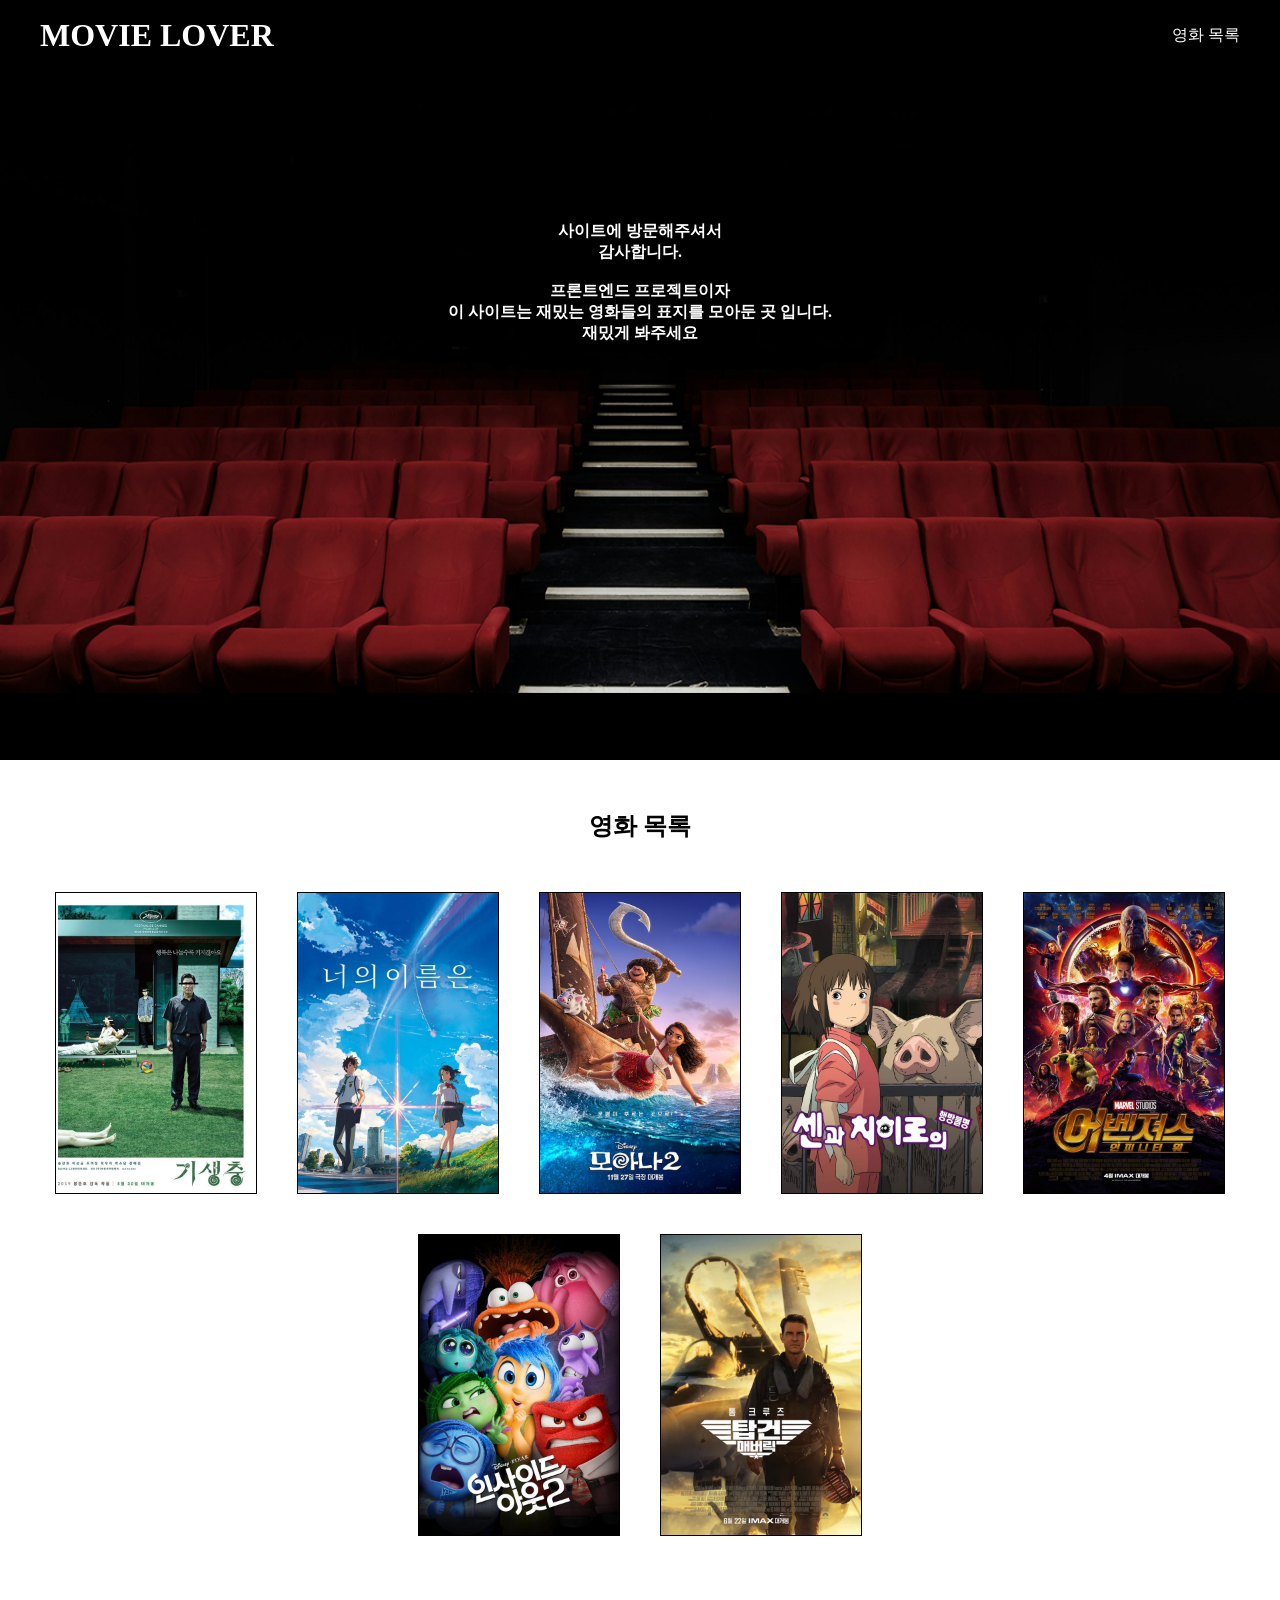
==== src/MovieLoverMain.html @ 363da101 "refactor: 닫기 버튼 html js 분리" ====
<!DOCTYPE html>
<html lang="en">
<head>
    <meta charset="UTF-8">
    <title>MovieLover</title>
    <link rel="stylesheet" href="style.css">
</head>
<body>
<div class="top-nav">
    <div class="nav-item">
        <h1>MOVIE LOVER</h1>
    </div>
    <div class="nav-item moveList">
        <p>영화 목록</p>
    </div>
</div>
<div class="main-introduction">
    <h4>
        사이트에 방문해주셔서<br>
        감사합니다.<br><br>
        프론트엔드 프로젝트이자<br>
        이 사이트는 재밌는 영화들의 표지를 모아둔 곳 입니다.<br>
        재밌게 봐주세요
    </h4>
</div>
<div class="movie-container">
    <h2 class="movie-introduction">
        영화 목록
    </h2>
    <div class="movie-list">
    </div>
</div>
<div class="popup-container">
    <div class="close-button"></div>
    <img class="popup-box" src="" alt="팝업 이미지">
</div>
<script src="MovieLover.js"></script>
</body>
</html>
---- src/style.css ----
body{
    background-image: url("../img/cinema.png");
    background-size: 100%;
    background-attachment: fixed;
    background-repeat: no-repeat;
    background-color: black;
    margin: 0;
}
.top-nav{
    position: fixed;
    top: 0;
    width: 100%;
    display: flex;
    align-items: center;
    justify-content: space-between;
    height: 70px;
    background-color: transparent;
    transition: background-color 0.5s;
    color: white;
}
.nav-item{
    margin: 20px 40px;
}
.moveList{
    cursor: pointer;
}
.moveList:hover{
    transform: scale(1.1);
    transition: 1s;
}
.main-introduction{
    color: white;
    display: flex;
    justify-content: center;
    text-align: center;
    margin-top: 200px;
    height: 160px;
    transition: margin 0.5s;
}
.movie-introduction{
    display: flex;
    justify-content: center;
    text-align: center;
    margin-bottom: 50px;
}
.movie-container{
    margin-top: 400px;
    background-color: white;
    height: auto;
    padding: 30px 0;
    transition: margin 0.5s;
}
.movie-list{
    display: flex;
    justify-content: center;
    flex-wrap: wrap;
}
.movie-box{
    width: 200px;
    height: 300px;
    border: 1px solid;
    margin: 0 20px 40px;
}
.popup-container{
    display: none;
    position: fixed;
    top: 0;
    left: 0;
    justify-content: center;
    align-items: center;
    width: 100%;
    height: 100%;
    background-color:rgba(0, 0, 0, 0.5);
}
.popup-box{
    width: auto;
    height: 90%;
}
.close-button{
    position: absolute;
    top: 50px;
    right: 35px;
    font-size: 50px;
    cursor: pointer;
}
.close-button:after{
    content: "\00d7";
}
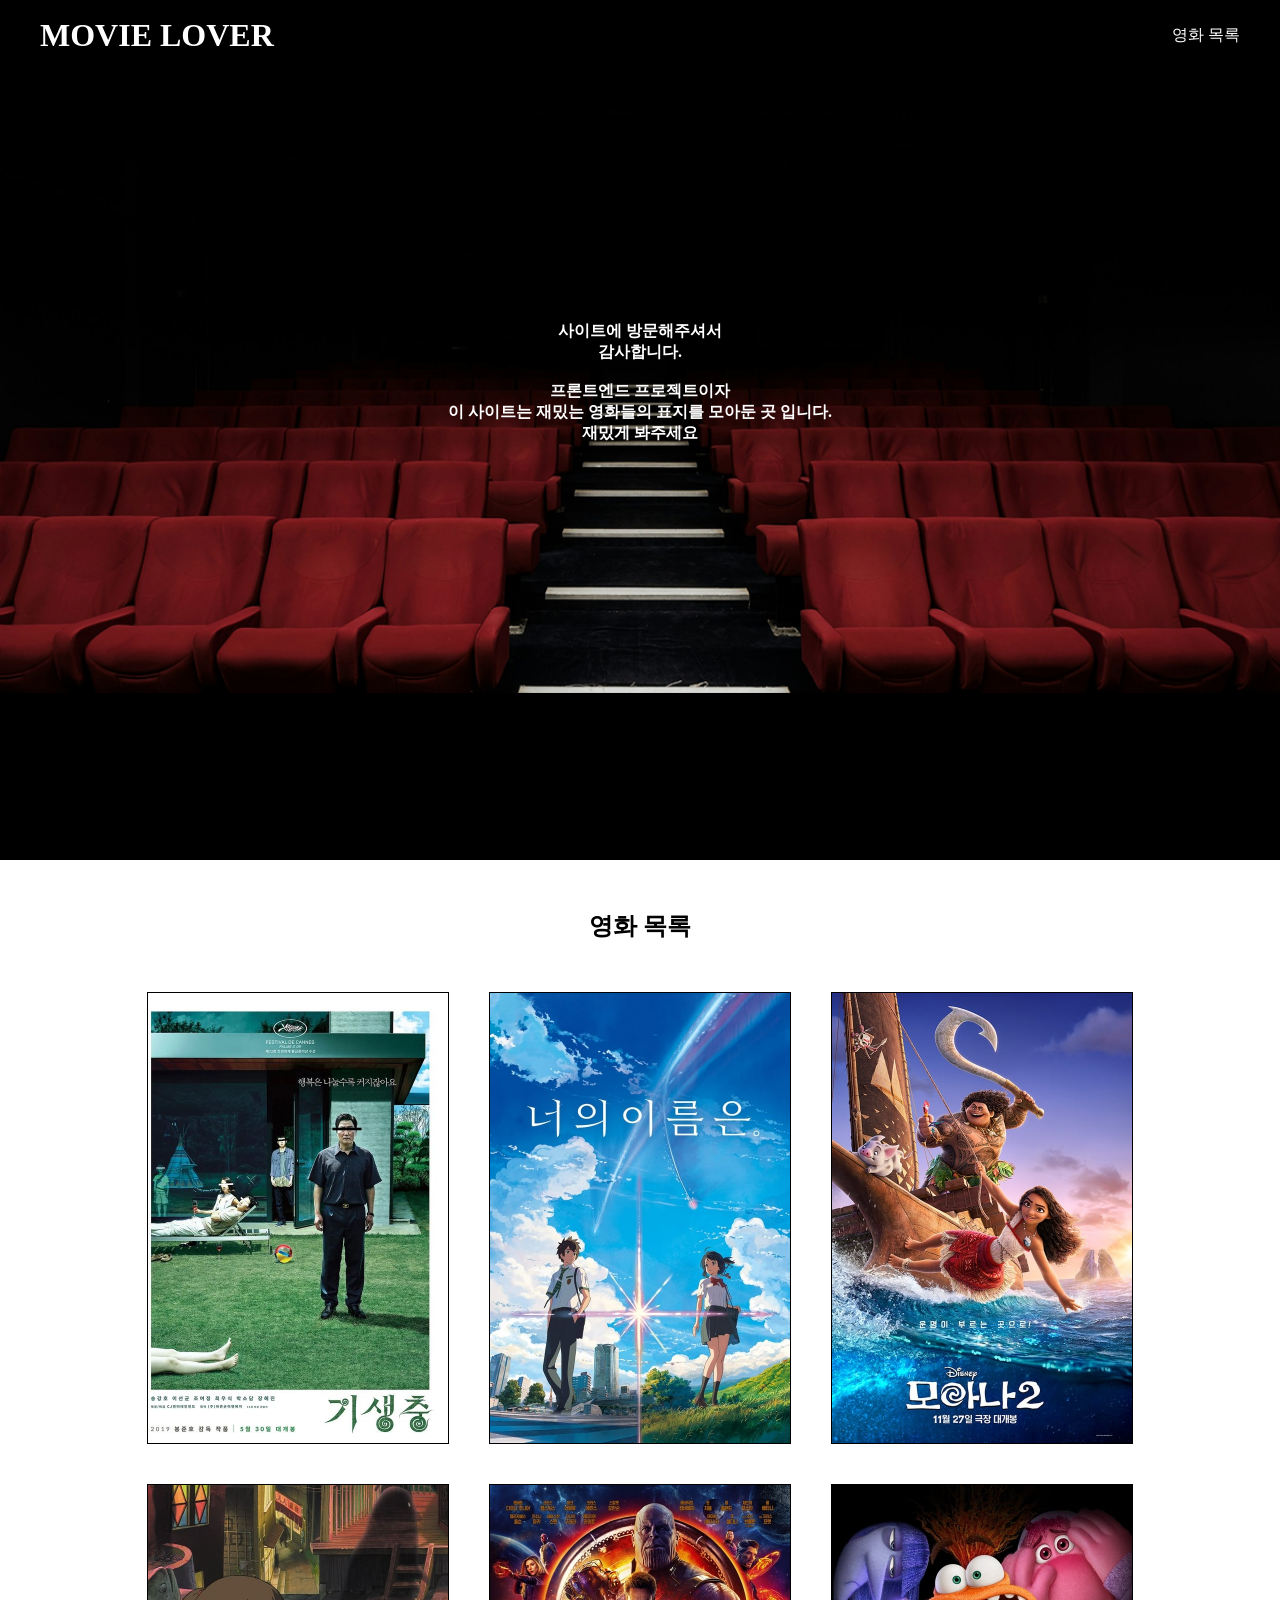
==== commit d3b14b12: "refactor: html 시멘틱 태그 적용 - html 내에 header, main, article, section, aside 사용 - js 내에 createElement를 f" ====
--- a/src/MovieLoverMain.html
+++ b/src/MovieLoverMain.html
@@ -6,34 +6,36 @@
     <link rel="stylesheet" href="style.css">
 </head>
 <body>
-<div class="top-nav">
+<header class="top-nav">
     <div class="nav-item">
         <h1>MOVIE LOVER</h1>
     </div>
     <div class="nav-item moveList">
         <p>영화 목록</p>
     </div>
-</div>
-<div class="main-introduction">
-    <h4>
-        사이트에 방문해주셔서<br>
-        감사합니다.<br><br>
-        프론트엔드 프로젝트이자<br>
-        이 사이트는 재밌는 영화들의 표지를 모아둔 곳 입니다.<br>
-        재밌게 봐주세요
-    </h4>
-</div>
-<div class="movie-container">
-    <h2 class="movie-introduction">
-        영화 목록
-    </h2>
-    <div class="movie-list">
-    </div>
-</div>
-<div class="popup-container">
+</header>
+<main>
+    <article class="main-introduction">
+        <h4>
+            사이트에 방문해주셔서<br>
+            감사합니다.<br><br>
+            프론트엔드 프로젝트이자<br>
+            이 사이트는 재밌는 영화들의 표지를 모아둔 곳 입니다.<br>
+            재밌게 봐주세요
+        </h4>
+    </article>
+    <article class="movie-container">
+        <h2 class="movie-introduction">
+            영화 목록
+        </h2>
+        <section class="movie-list">
+        </section>
+    </article>
+</main>
+<aside class="popup-container">
     <div class="close-button"></div>
     <img class="popup-box" src="" alt="팝업 이미지">
-</div>
+</aside>
 <script src="MovieLover.js"></script>
 </body>
 </html>
--- a/src/style.css
+++ b/src/style.css
@@ -1,4 +1,4 @@
-body{
+body {
     background-image: url("../img/cinema.png");
     background-size: 100%;
     background-attachment: fixed;
@@ -6,7 +6,8 @@
     background-color: black;
     margin: 0;
 }
-.top-nav{
+
+.top-nav {
     position: fixed;
     top: 0;
     width: 100%;
@@ -18,17 +19,21 @@
     transition: background-color 0.5s;
     color: white;
 }
-.nav-item{
+
+.nav-item {
     margin: 20px 40px;
 }
-.moveList{
+
+.moveList {
     cursor: pointer;
 }
-.moveList:hover{
+
+.moveList:hover {
     transform: scale(1.1);
     transition: 1s;
 }
-.main-introduction{
+
+.main-introduction {
     color: white;
     display: flex;
     justify-content: center;
@@ -37,31 +42,36 @@
     height: 160px;
     transition: margin 0.5s;
 }
-.movie-introduction{
+
+.movie-introduction {
     display: flex;
     justify-content: center;
     text-align: center;
     margin-bottom: 50px;
 }
-.movie-container{
+
+.movie-container {
     margin-top: 400px;
     background-color: white;
     height: auto;
     padding: 30px 0;
     transition: margin 0.5s;
 }
-.movie-list{
+
+.movie-list {
     display: flex;
     justify-content: center;
     flex-wrap: wrap;
 }
-.movie-box{
+
+.movie-box {
     width: 200px;
     height: 300px;
     border: 1px solid;
     margin: 0 20px 40px;
 }
-.popup-container{
+
+.popup-container {
     display: none;
     position: fixed;
     top: 0;
@@ -70,19 +80,22 @@
     align-items: center;
     width: 100%;
     height: 100%;
-    background-color:rgba(0, 0, 0, 0.5);
+    background-color: rgba(0, 0, 0, 0.5);
 }
-.popup-box{
+
+.popup-box {
     width: auto;
     height: 90%;
 }
-.close-button{
+
+.close-button {
     position: absolute;
     top: 50px;
     right: 35px;
     font-size: 50px;
     cursor: pointer;
 }
-.close-button:after{
+
+.close-button:after {
     content: "\00d7";
 }
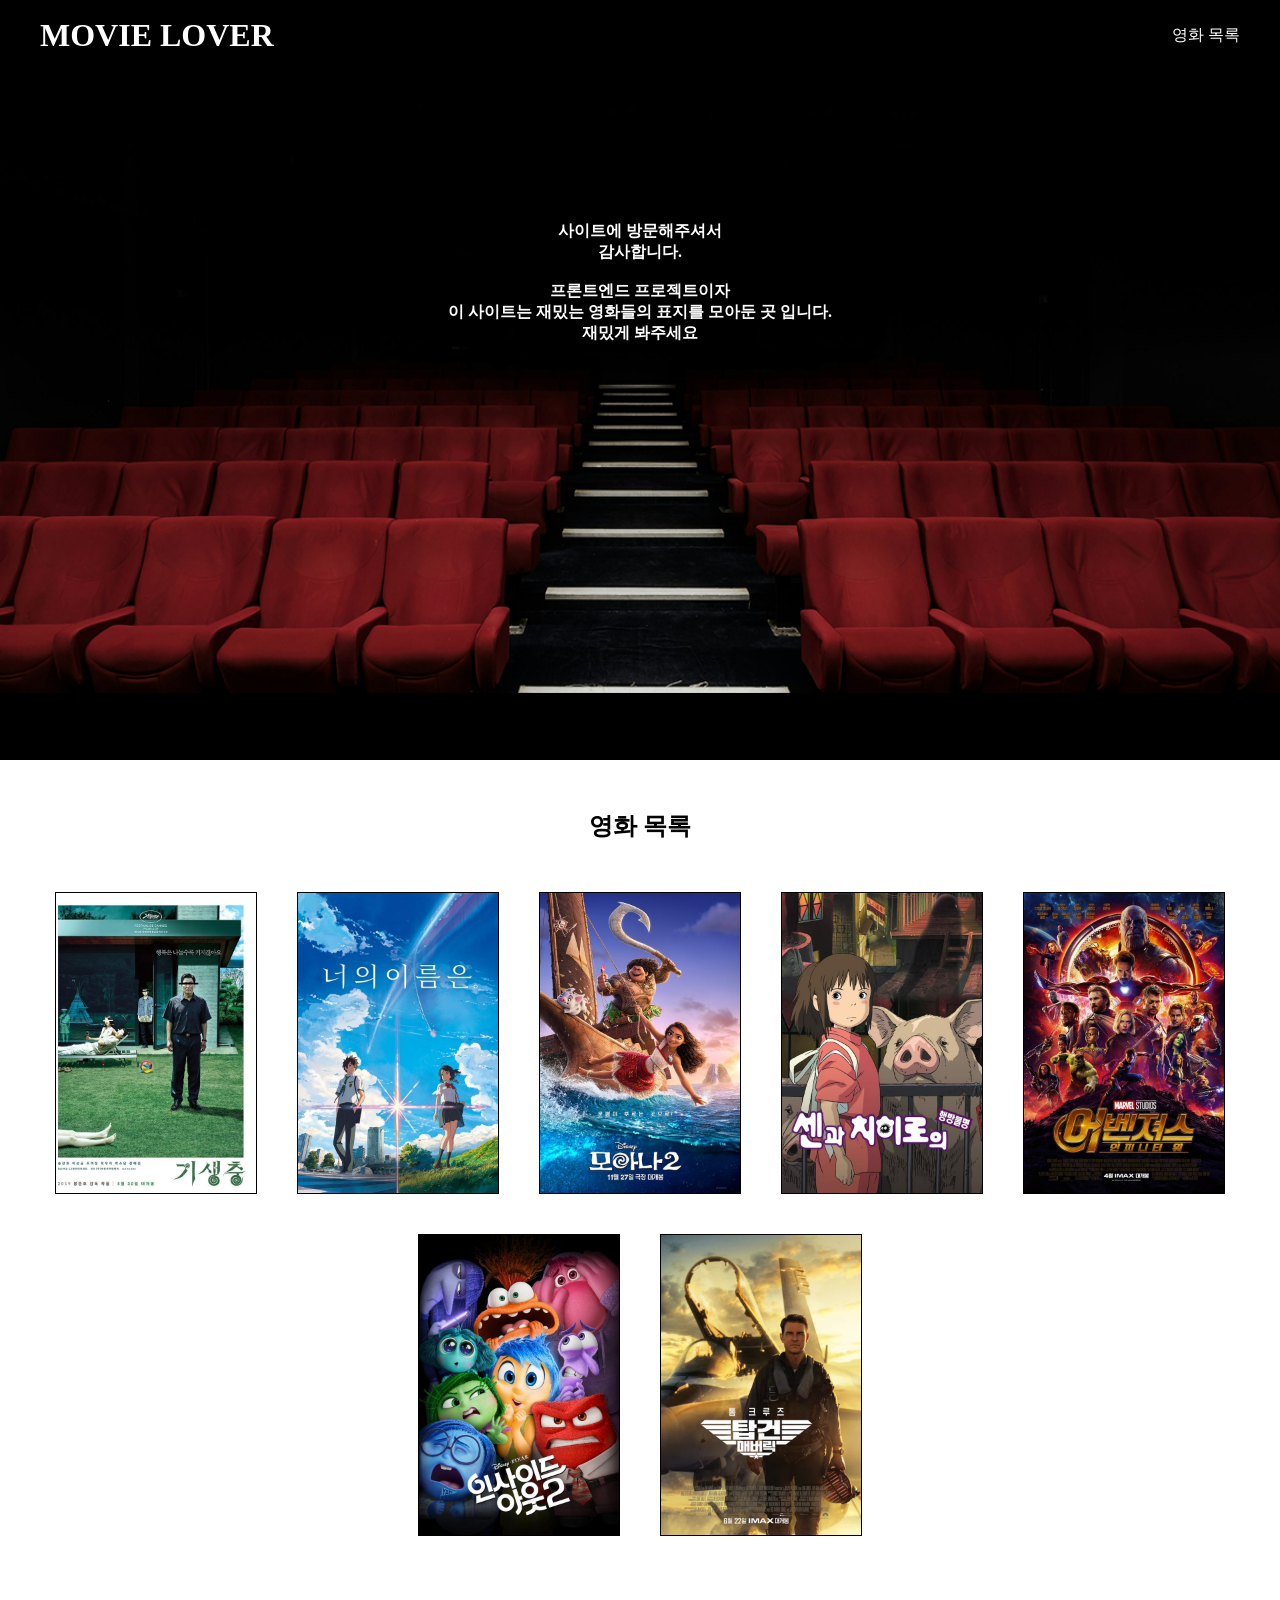
==== commit 6329e242: "feat: 로고 클릭 시 최상단 이동" ====
--- a/src/MovieLoverMain.html
+++ b/src/MovieLoverMain.html
@@ -7,7 +7,7 @@
 </head>
 <body>
 <header class="top-nav">
-    <div class="nav-item">
+    <div class="nav-item moveTop">
         <h1>MOVIE LOVER</h1>
     </div>
     <div class="nav-item moveList">
--- a/src/style.css
+++ b/src/style.css
@@ -24,7 +24,7 @@
     margin: 20px 40px;
 }
 
-.moveList {
+.moveList, .moveTop {
     cursor: pointer;
 }
 
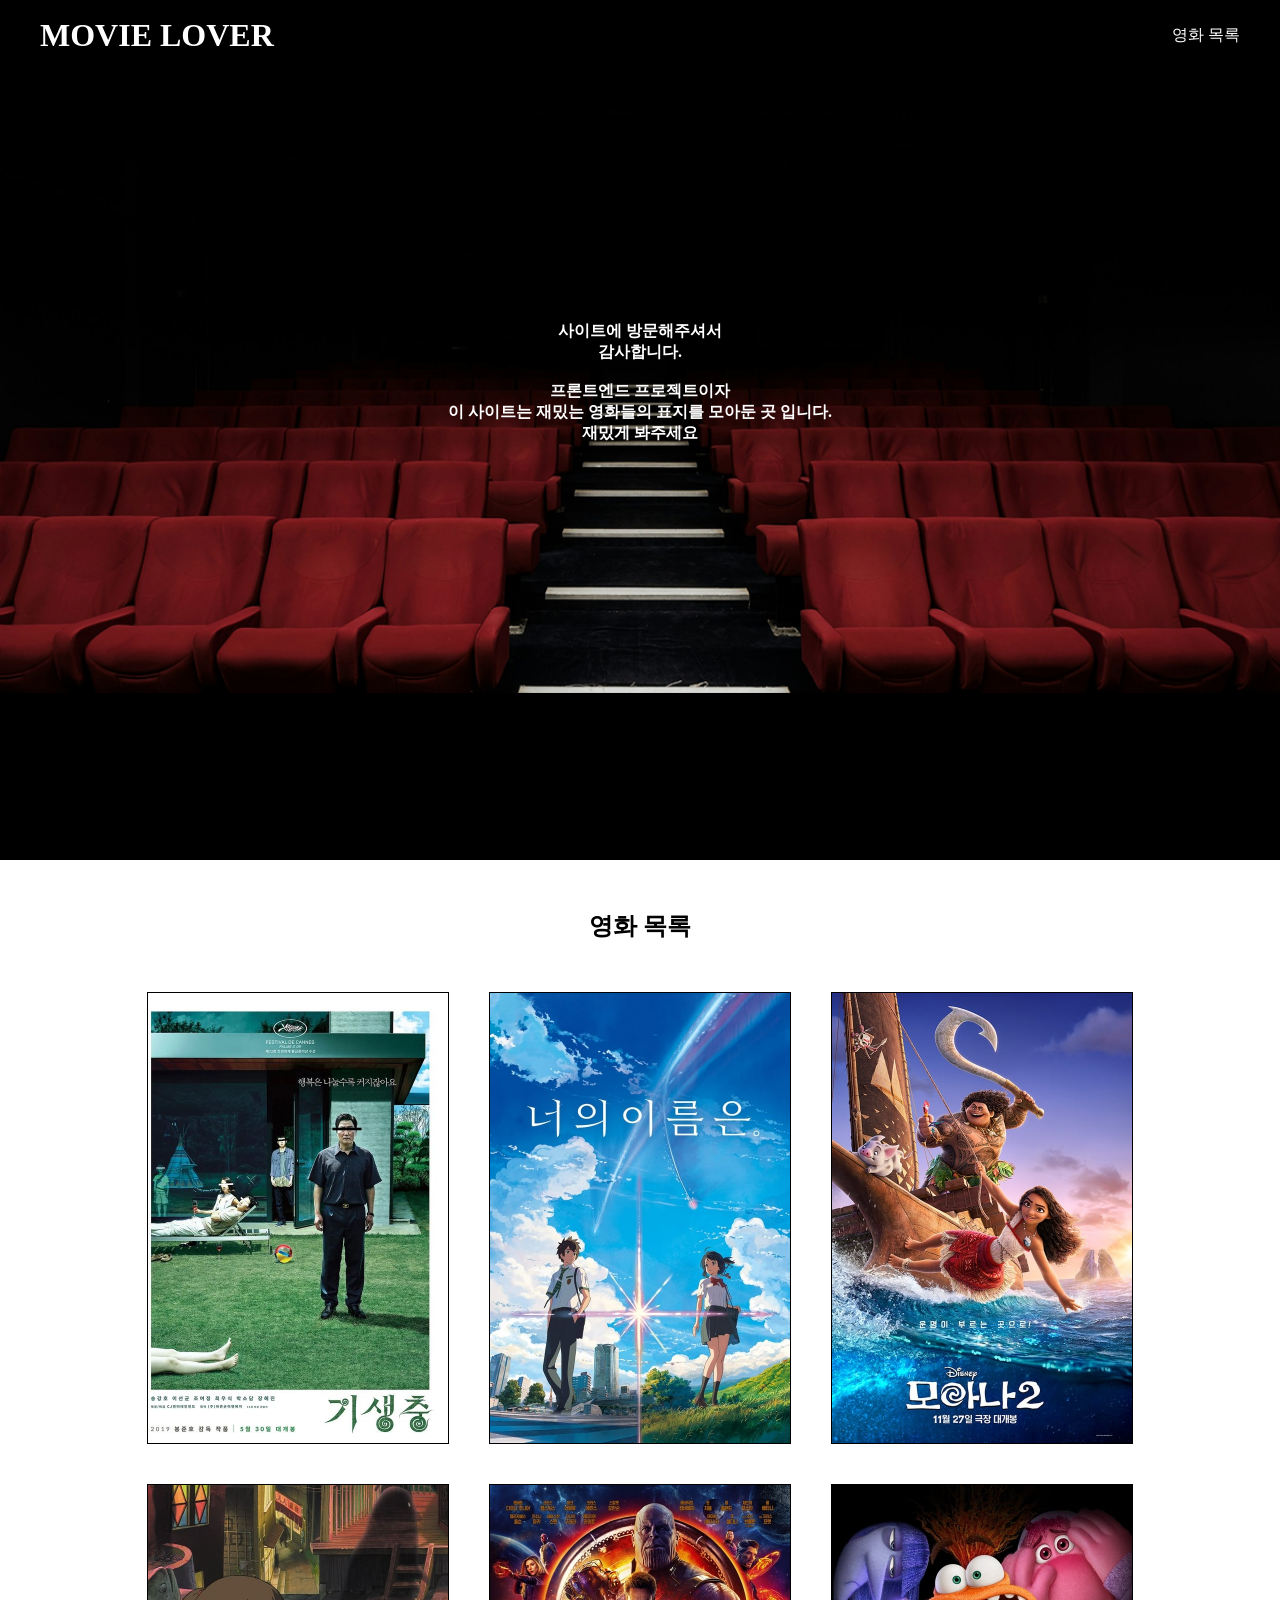
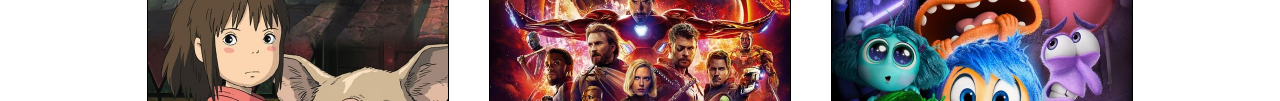
==== commit 76416483: "feat: footer 추가, footer 깃허브 링크 추가 및 새창에서 열림" ====
--- a/src/MovieLoverMain.html
+++ b/src/MovieLoverMain.html
@@ -36,6 +36,14 @@
     <div class="close-button"></div>
     <img class="popup-box" src="" alt="팝업 이미지">
 </aside>
+<footer>
+    <article class="foot">
+        <p class="foot-content">
+            깃허브 주소<br>
+            https://github.com/J1sooo/MovieLover
+        </p>
+    </article>
+</footer>
 <script src="MovieLover.js"></script>
 </body>
 </html>
--- a/src/style.css
+++ b/src/style.css
@@ -24,7 +24,7 @@
     margin: 20px 40px;
 }
 
-.moveList, .moveTop {
+.moveList, .moveTop, .foot-content {
     cursor: pointer;
 }
 
@@ -93,9 +93,27 @@
     top: 50px;
     right: 35px;
     font-size: 50px;
+    color: white;
     cursor: pointer;
 }
 
 .close-button:after {
     content: "\00d7";
+}
+
+.foot {
+    padding: 30px 0;
+    background-color: #f4f4f4;
+    border-top: 1px solid #dddddd;
+    display: flex;
+    justify-content: center;
+}
+
+.foot-content {
+    margin-top: 0;
+    margin-bottom: 0;
+    width: max-content;
+    color: #555;
+    font-size: small;
+    text-align: center;
 }
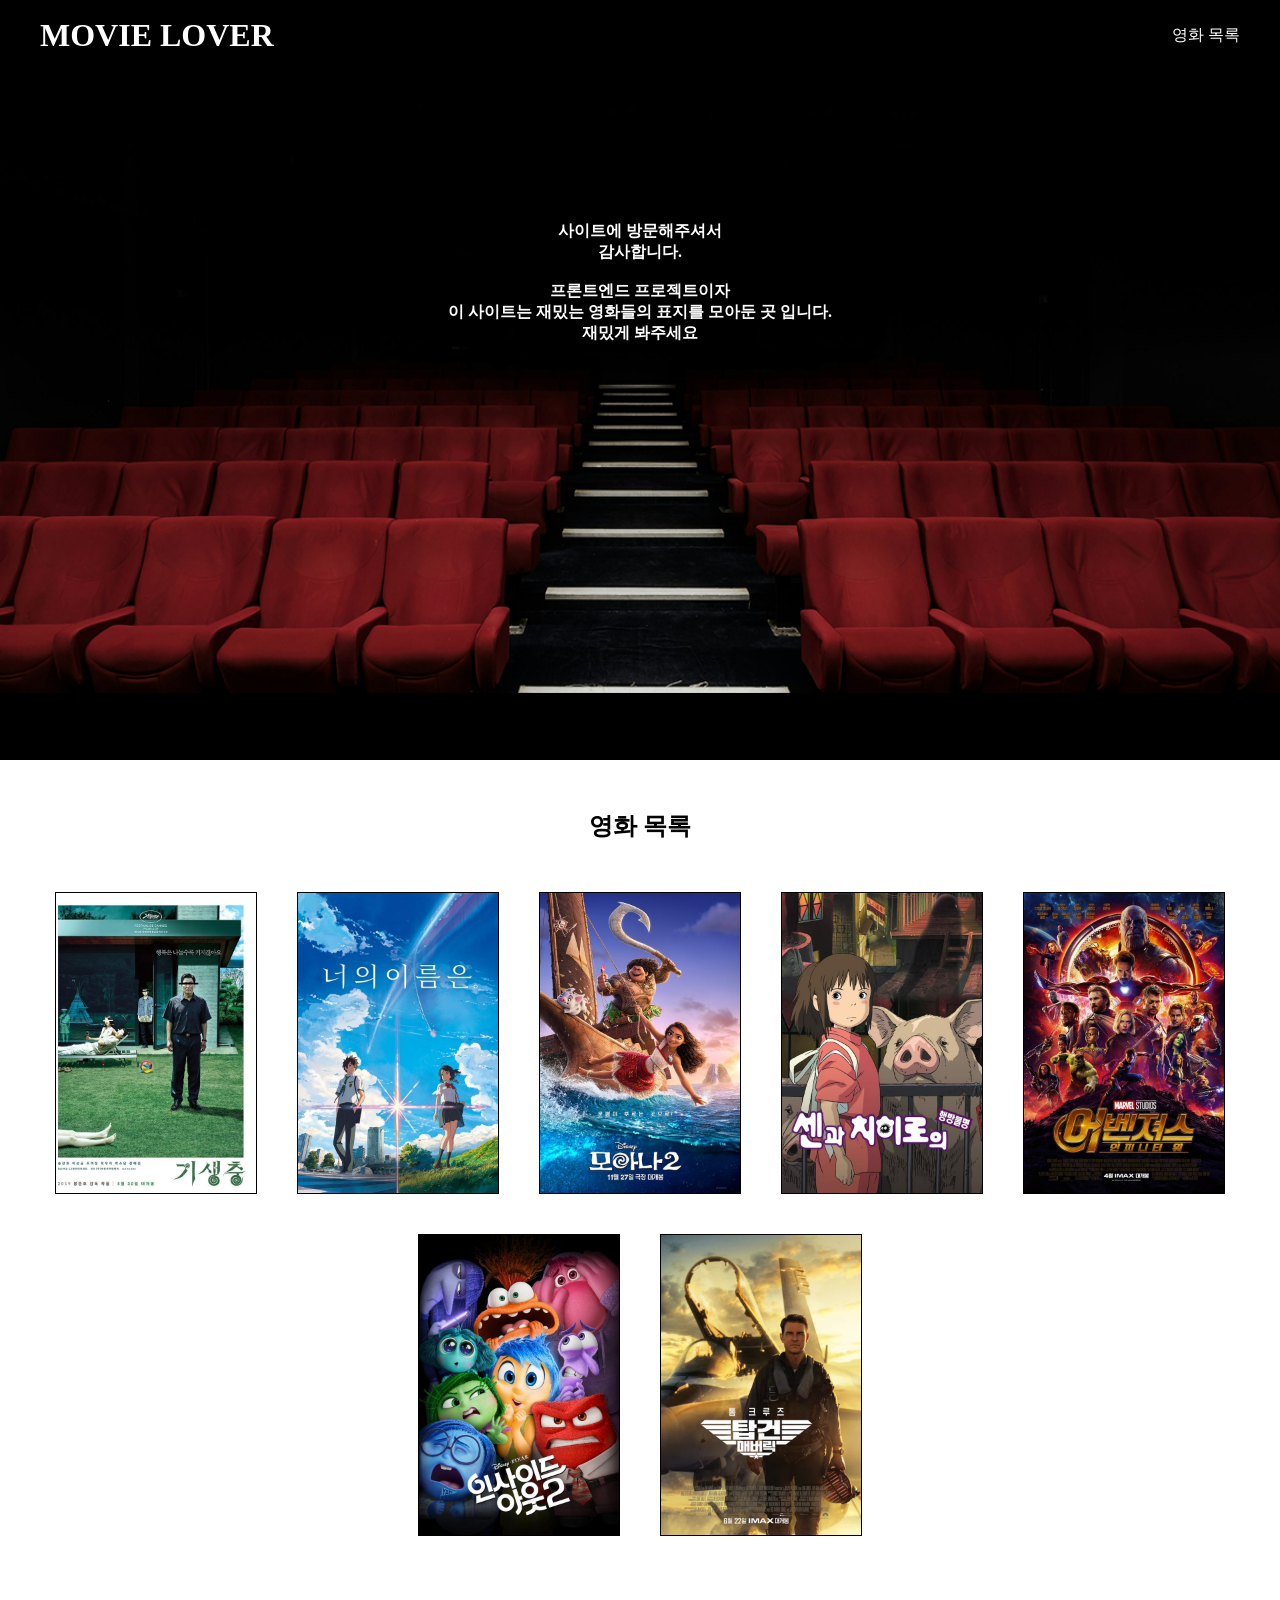
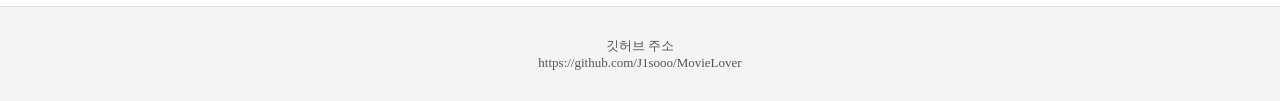
==== commit 6adccf63: "feat: 팝업 창 이미지 화살표 클릭 시, 화살표 키다운 시 변경" ====
--- a/src/MovieLoverMain.html
+++ b/src/MovieLoverMain.html
@@ -34,6 +34,10 @@
 </main>
 <aside class="popup-container">
     <div class="close-button"></div>
+    <div class="move-img">
+        <div class="arrow-left"></div>
+        <div class="arrow-right"></div>
+    </div>
     <img class="popup-box" src="" alt="팝업 이미지">
 </aside>
 <footer>
--- a/src/style.css
+++ b/src/style.css
@@ -24,7 +24,7 @@
     margin: 20px 40px;
 }
 
-.moveList, .moveTop, .foot-content {
+.moveList, .moveTop, .foot-content, .arrow-left, .arrow-right {
     cursor: pointer;
 }
 
@@ -101,6 +101,29 @@
     content: "\00d7";
 }
 
+.move-img {
+    position: absolute;
+    width: 90%;
+    display: flex;
+    justify-content: space-between;
+}
+
+.arrow-left {
+    width: 30px;
+    height: 30px;
+    border-left: 5px solid white;
+    border-bottom: 5px solid white;
+    transform: rotate(45deg);
+}
+
+.arrow-right {
+    width: 30px;
+    height: 30px;
+    border-left: 5px solid white;
+    border-bottom: 5px solid white;
+    transform: rotate(-135deg);
+}
+
 .foot {
     padding: 30px 0;
     background-color: #f4f4f4;
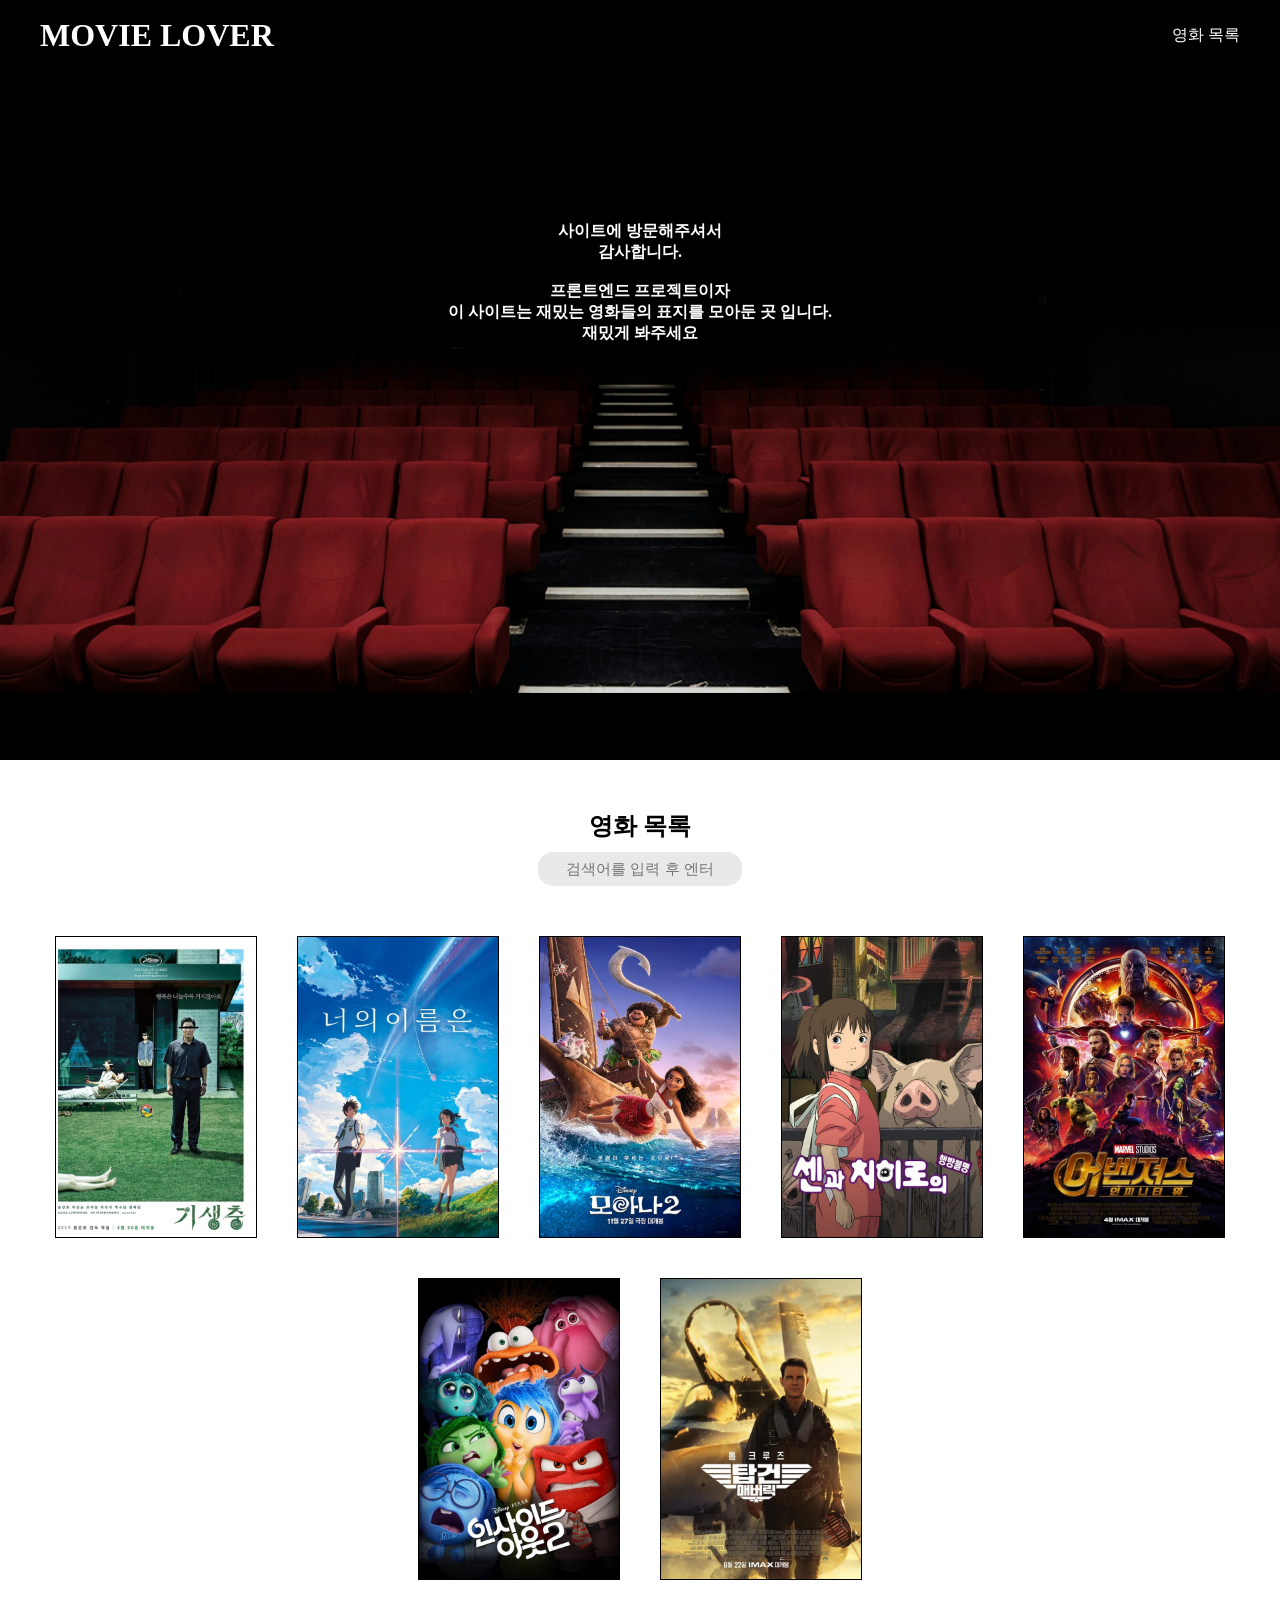
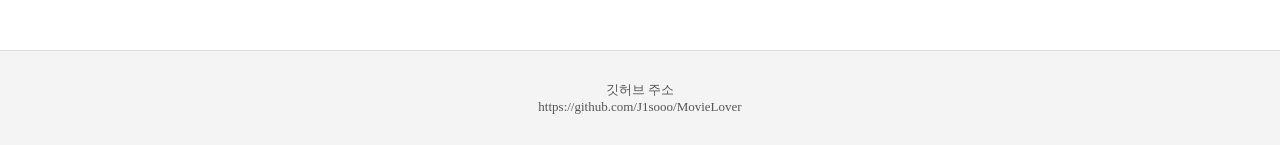
==== commit c740387a: "feat: 영화 검색 기능 추가" ====
--- a/src/MovieLoverMain.html
+++ b/src/MovieLoverMain.html
@@ -28,6 +28,11 @@
         <h2 class="movie-introduction">
             영화 목록
         </h2>
+        <div class="search-box">
+            <label class="search">
+                <input type="text" placeholder="검색어를 입력 후 엔터">
+            </label>
+        </div>
         <section class="movie-list">
         </section>
     </article>
--- a/src/style.css
+++ b/src/style.css
@@ -18,19 +18,20 @@
     background-color: transparent;
     transition: background-color 0.5s;
     color: white;
+    z-index: 1000;
 }
 
 .nav-item {
     margin: 20px 40px;
 }
 
-.moveList, .moveTop, .foot-content, .arrow-left, .arrow-right {
+.moveList, .moveTop, .foot-content, .arrow-left, .arrow-right, .movie-box {
     cursor: pointer;
 }
 
-.moveList:hover {
+.moveList:hover, .movie-box:hover {
     transform: scale(1.1);
-    transition: 1s;
+    transition: 0.5s;
 }
 
 .main-introduction {
@@ -46,6 +47,23 @@
 .movie-introduction {
     display: flex;
     justify-content: center;
+    text-align: center;
+    margin-bottom: 10px;
+}
+
+.search-box {
+    width: 100%;
+    display: flex;
+    justify-content: center;
+}
+
+.search > input {
+    width: 200px;
+    height: 32px;
+    font-size: 15px;
+    border: 0;
+    border-radius: 15px;
+    background-color: rgb(233, 233, 233);
     text-align: center;
     margin-bottom: 50px;
 }
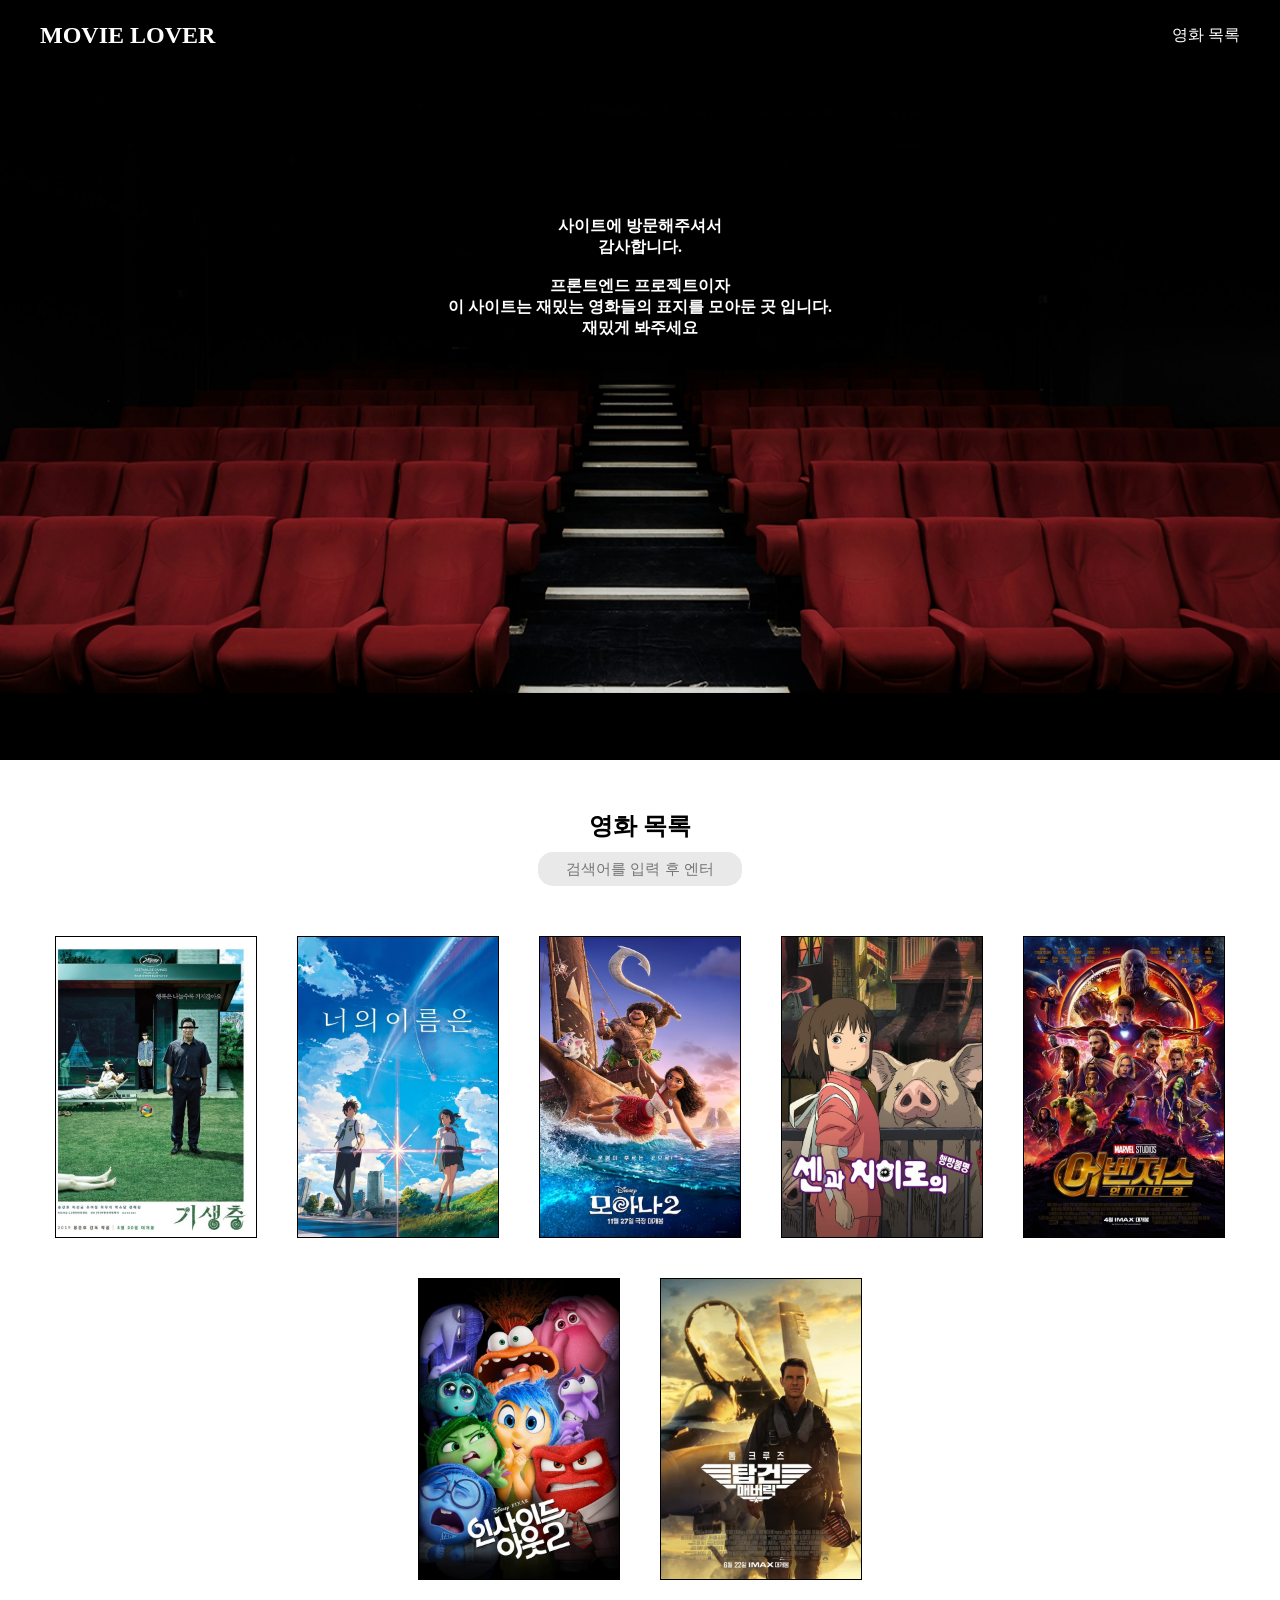
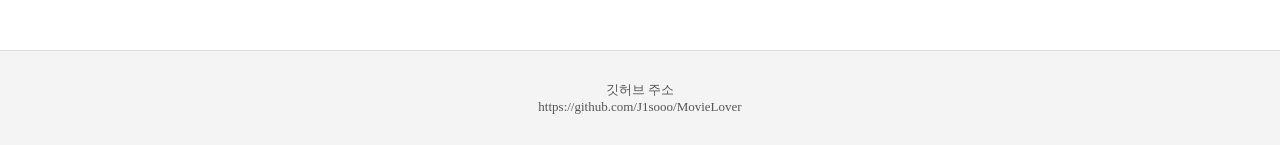
==== commit af003fff: "refactor: html, js 시멘틱 태그 적용 - <header> 밑에 <nav> 생성 - 메인 설명란 section 변경 및 <h4> -> <p>, <strong> 변경 -" ====
--- a/src/MovieLoverMain.html
+++ b/src/MovieLoverMain.html
@@ -6,33 +6,37 @@
     <link rel="stylesheet" href="style.css">
 </head>
 <body>
-<header class="top-nav">
-    <div class="nav-item moveTop">
-        <h1>MOVIE LOVER</h1>
-    </div>
-    <div class="nav-item moveList">
-        <p>영화 목록</p>
-    </div>
+<header>
+    <nav class="top-nav">
+        <div class="nav-item moveTop">
+            <h1>MOVIE LOVER</h1>
+        </div>
+        <div class="nav-item moveList">
+            <p>영화 목록</p>
+        </div>
+    </nav>
 </header>
 <main>
-    <article class="main-introduction">
-        <h4>
-            사이트에 방문해주셔서<br>
-            감사합니다.<br><br>
-            프론트엔드 프로젝트이자<br>
-            이 사이트는 재밌는 영화들의 표지를 모아둔 곳 입니다.<br>
-            재밌게 봐주세요
-        </h4>
-    </article>
+    <section class="main-introduction">
+        <p>
+            <strong>
+                사이트에 방문해주셔서<br>
+                감사합니다.<br><br>
+                프론트엔드 프로젝트이자<br>
+                이 사이트는 재밌는 영화들의 표지를 모아둔 곳 입니다.<br>
+                재밌게 봐주세요
+            </strong>
+        </p>
+    </section>
     <article class="movie-container">
         <h2 class="movie-introduction">
             영화 목록
         </h2>
-        <div class="search-box">
+        <section class="search-box">
             <label class="search">
                 <input type="text" placeholder="검색어를 입력 후 엔터">
             </label>
-        </div>
+        </section>
         <section class="movie-list">
         </section>
     </article>
